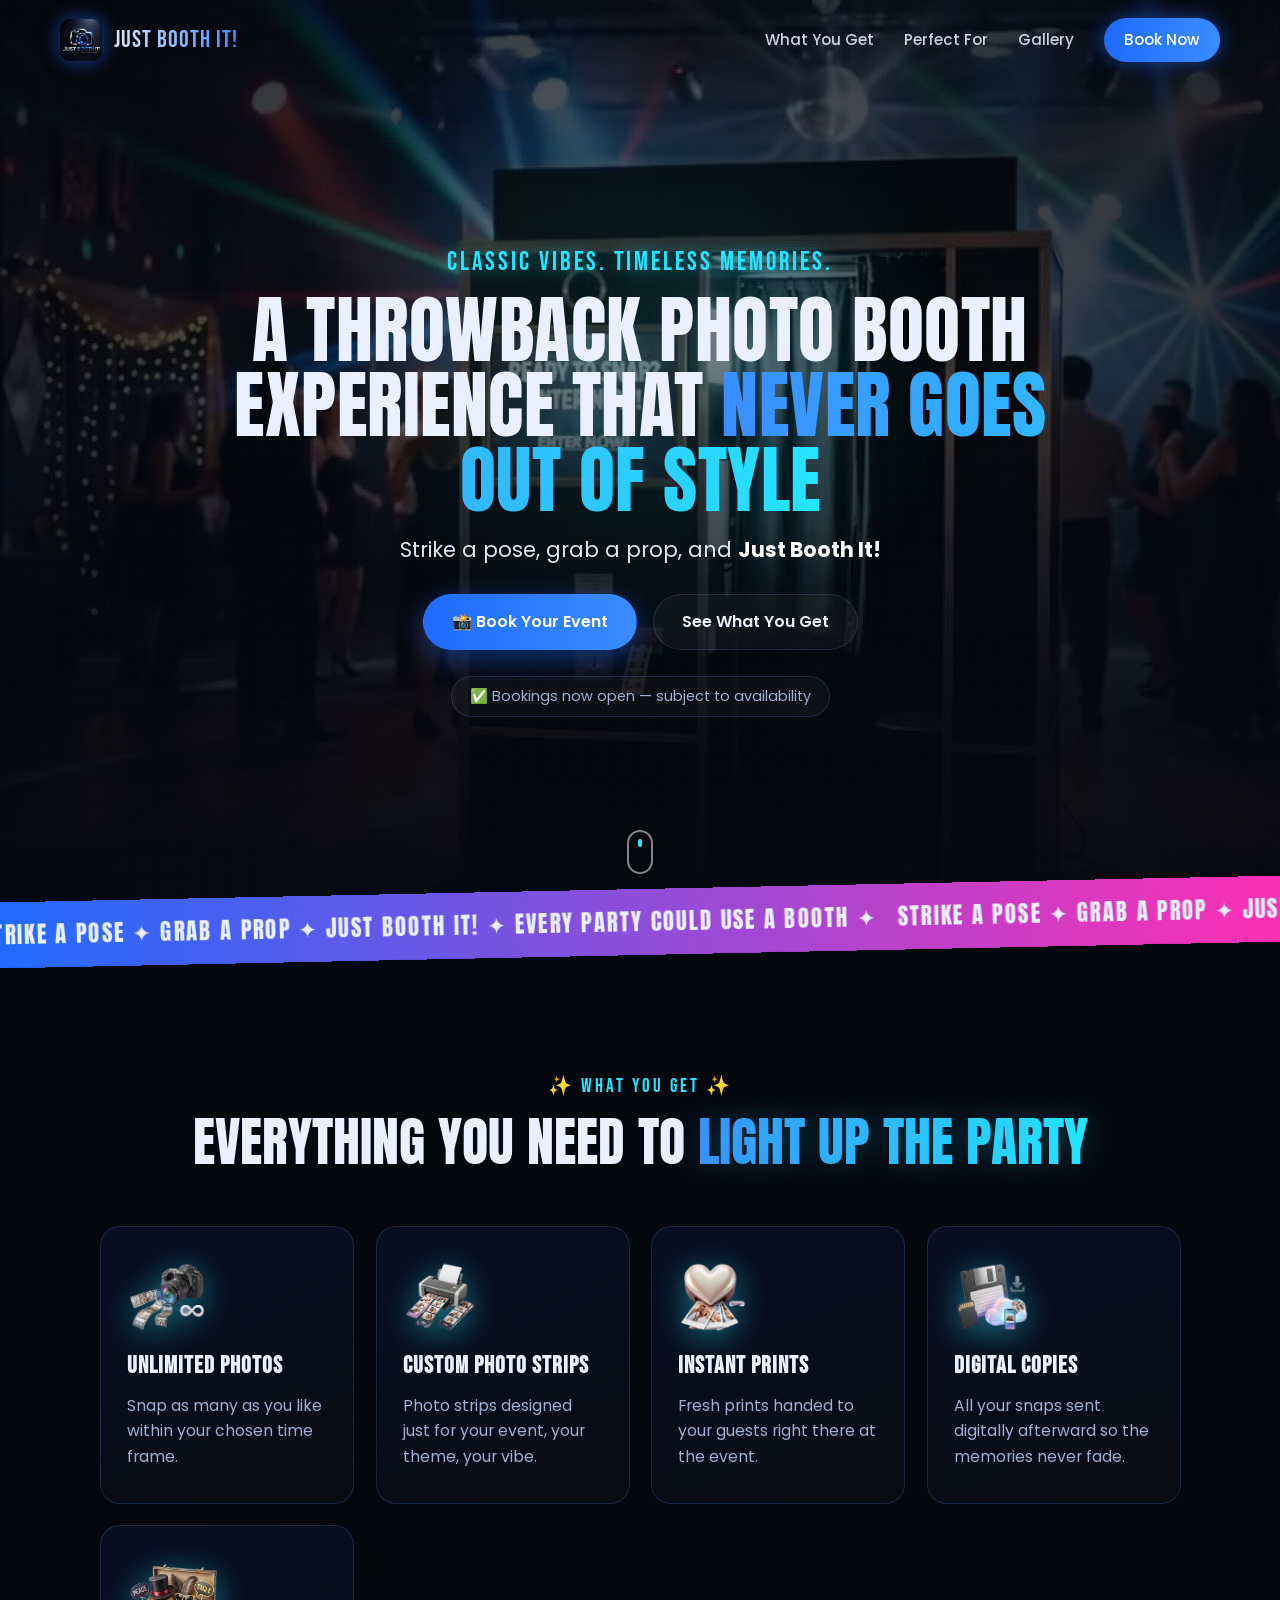
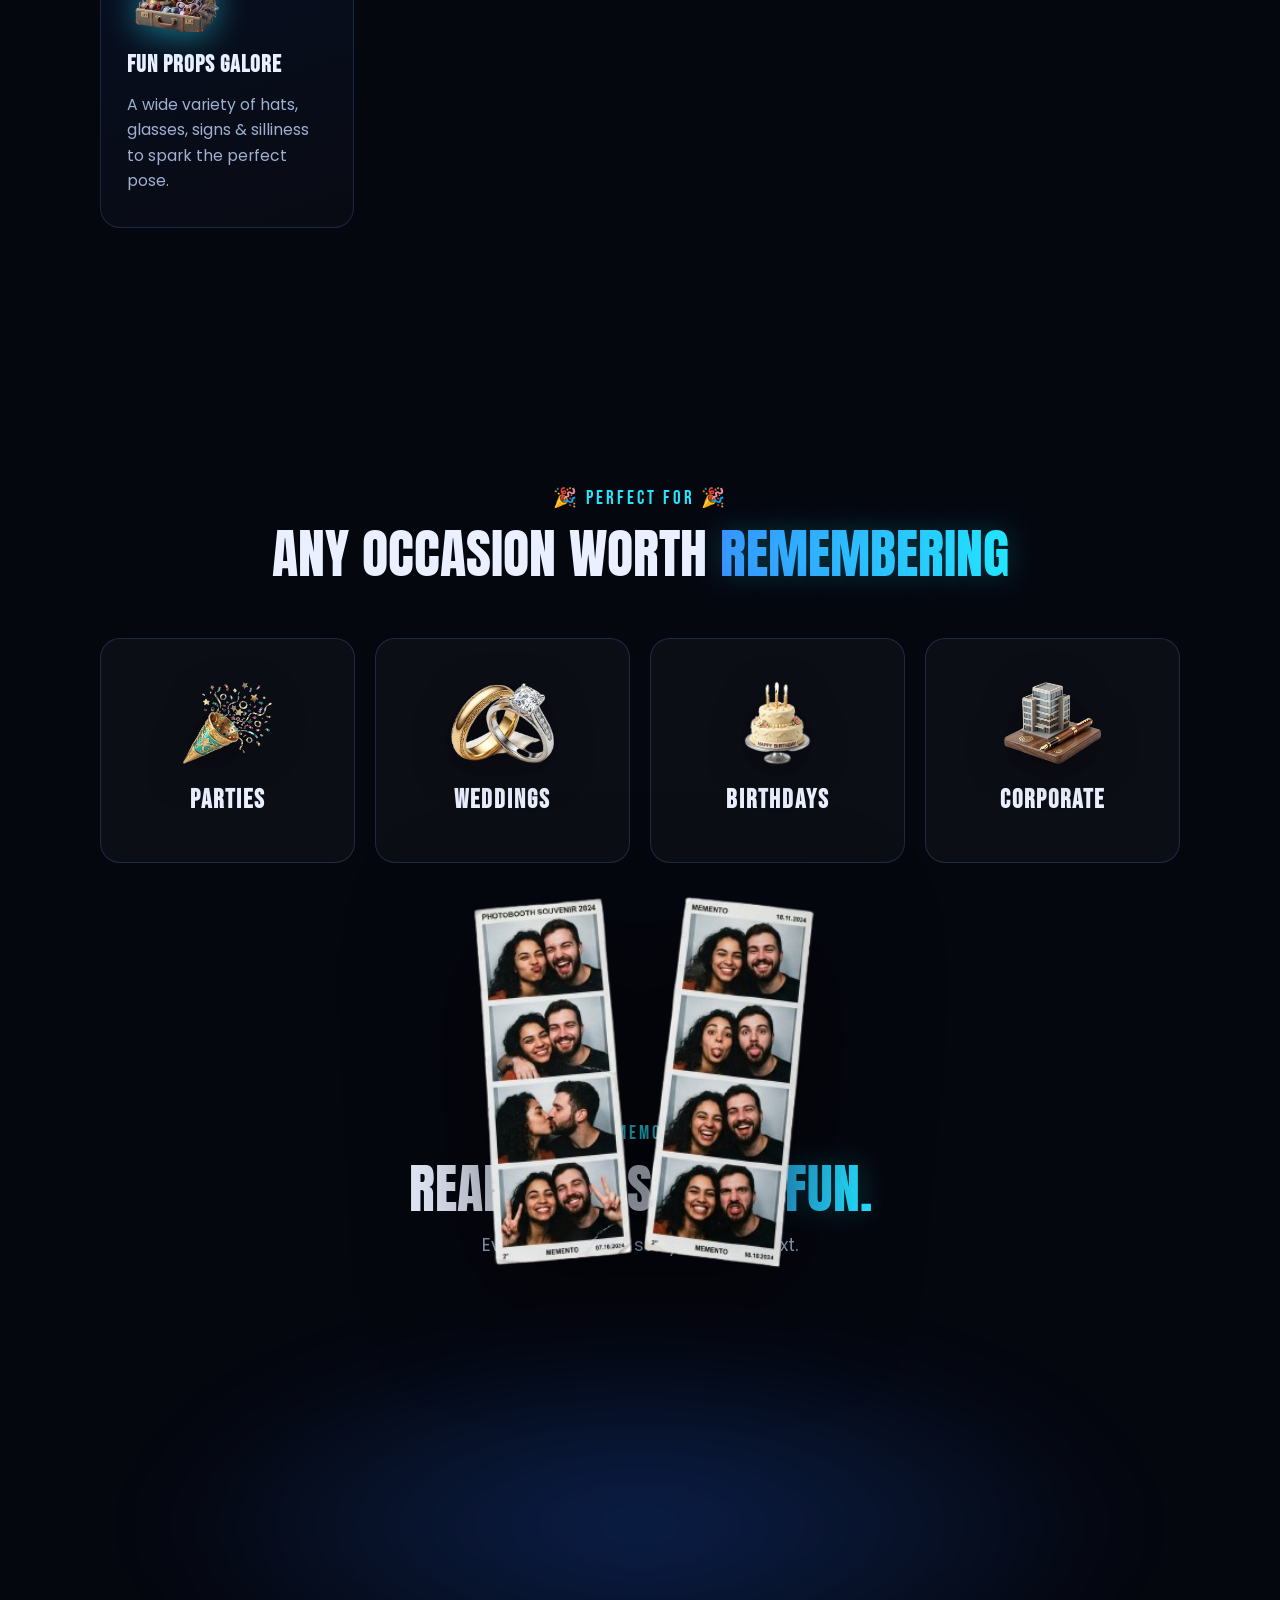
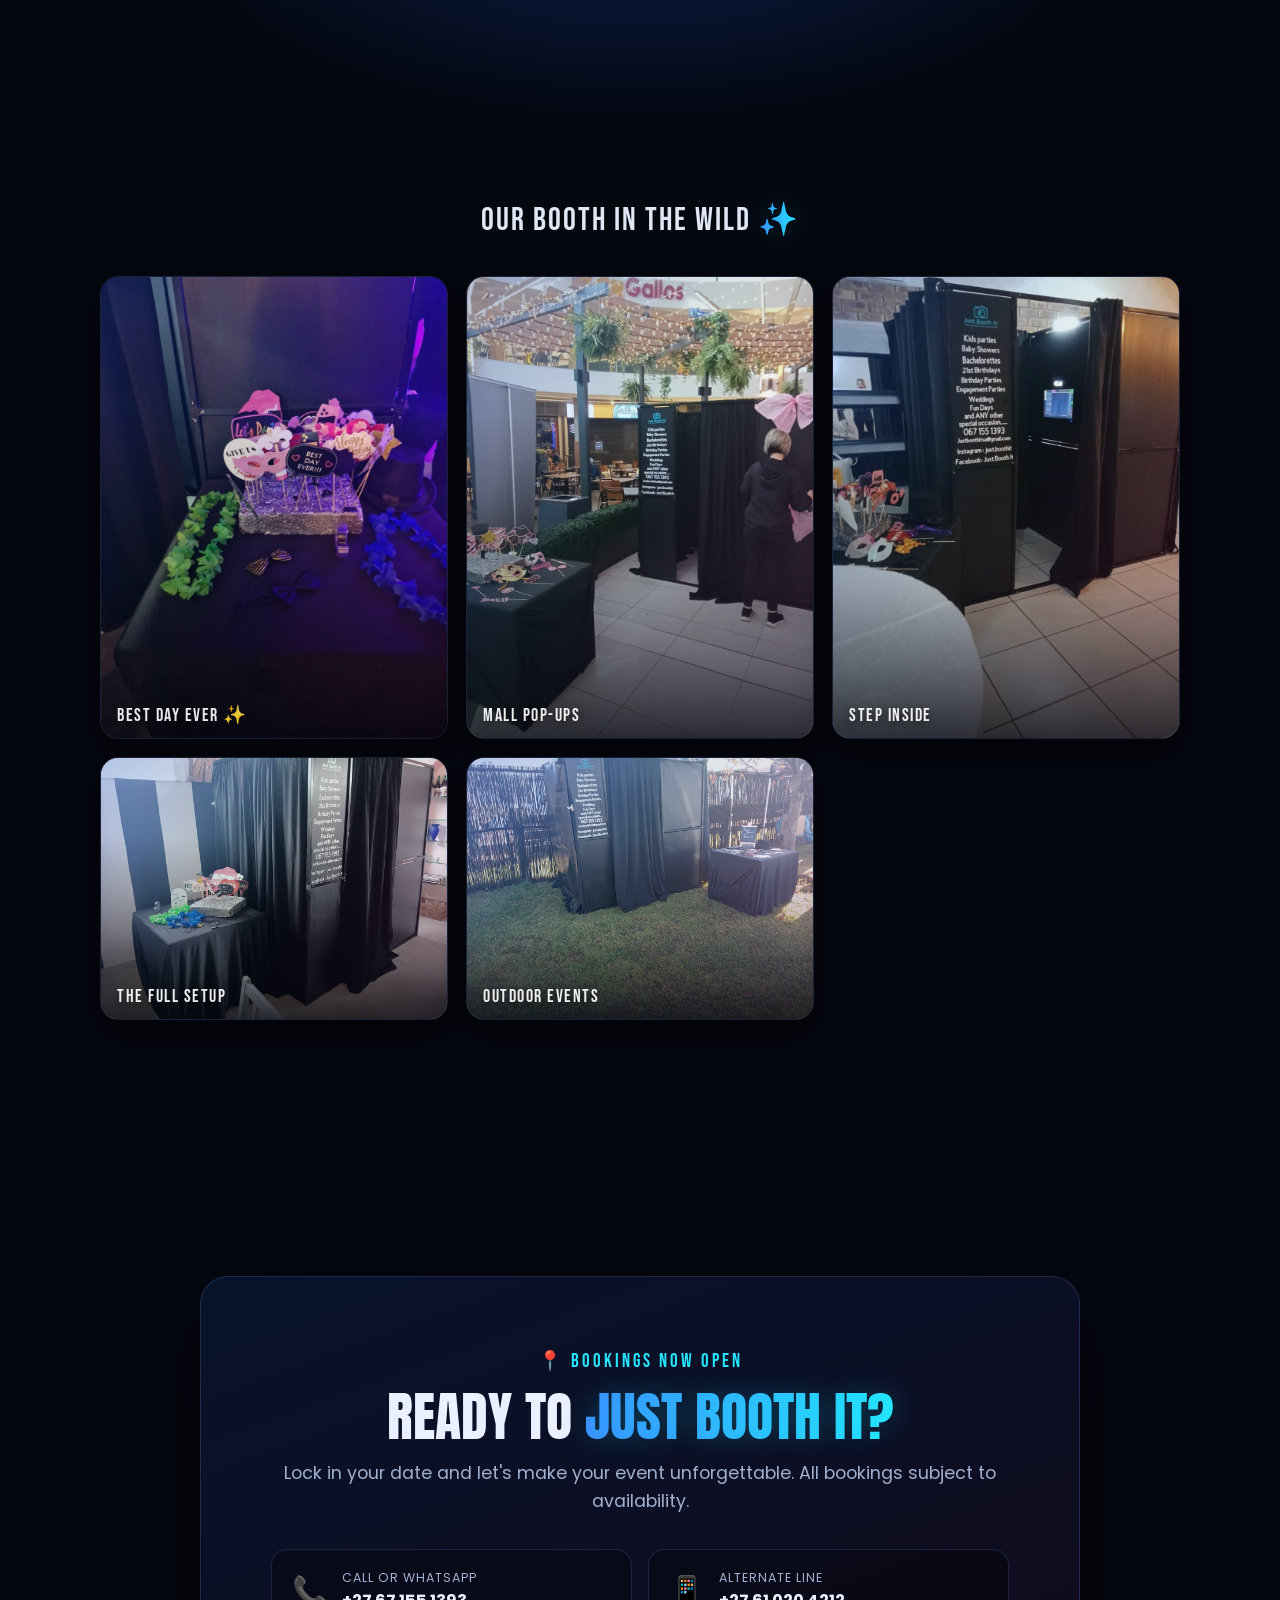
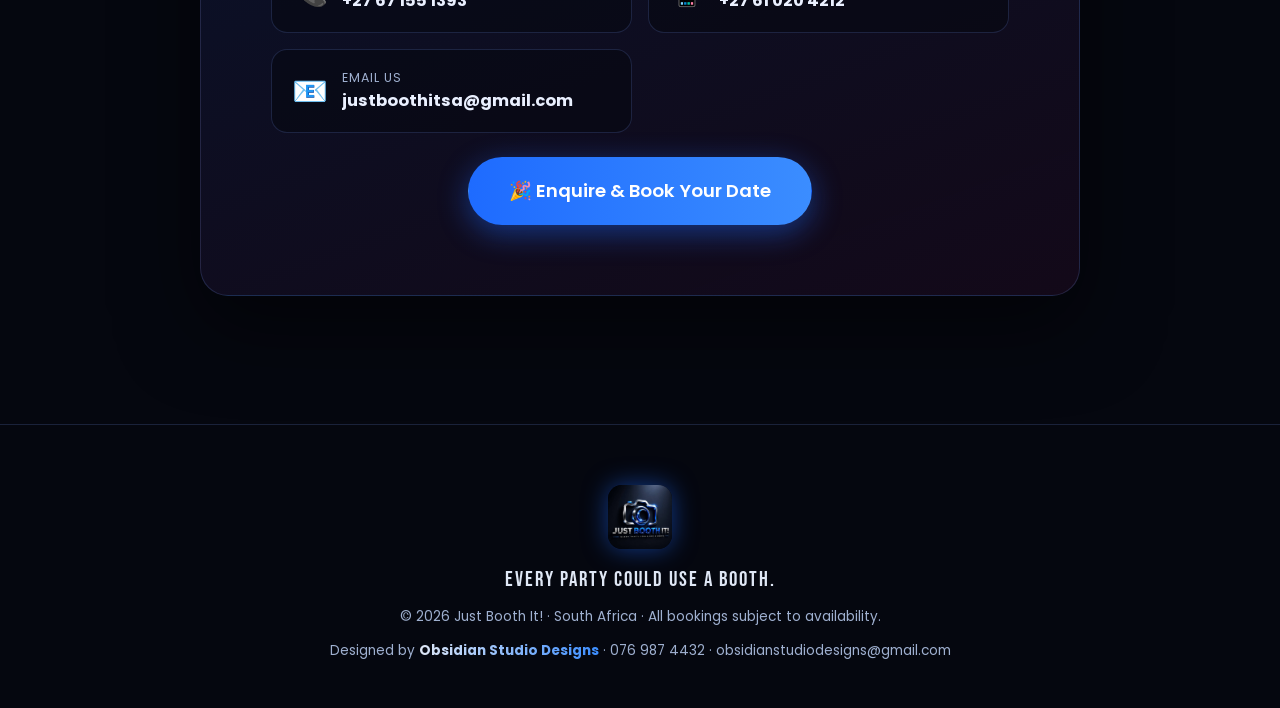
==== Just-Booth-It.html @ a4a59c6f "Add proper favicon set (camera mark) for browser tabs and Google search" ====
<!DOCTYPE html>
<html lang="en">
<head>
  <meta charset="UTF-8" />
  <meta name="viewport" content="width=device-width, initial-scale=1.0" />
  <title>Just Booth It! — Photo Booth Rental | Every Party Could Use a Booth</title>
  <meta name="description" content="Just Booth It! — a throwback photo booth experience that never goes out of style. Unlimited photos, custom strips, instant prints & digital copies for parties, weddings, birthdays & corporate events. Bookings now open." />
  <link rel="icon" href="[data-uri]" sizes="any" />
  <link rel="icon" type="image/png" sizes="32x32" href="[data-uri]" />
  <link rel="icon" type="image/png" sizes="16x16" href="[data-uri]" />
  <link rel="apple-touch-icon" href="[data-uri]" />
  <style>
/* ===== Just Booth It! — dark club/party theme ===== */
:root{
  --ink:#05070f;
  --ink-2:#0a0e1c;
  --blue:#1e6bff;
  --blue-bright:#3b8dff;
  --cyan:#25e6ff;
  --silver:#dfe7f5;
  --magenta:#ff2fb3;
  --green:#39ff88;
  --text:#eaf0ff;
  --muted:#9fb0d0;
  --edge:rgba(120,160,255,.18);
  --font-head:'Anton',sans-serif;
  --font-alt:'Bebas Neue',sans-serif;
  --font-body:'Poppins',sans-serif;
}

*{box-sizing:border-box;margin:0;padding:0}
html{scroll-behavior:smooth}
body{
  font-family:var(--font-body);
  background:var(--ink);
  color:var(--text);
  overflow-x:hidden;
  line-height:1.6;
}
img{max-width:100%;display:block}
a{color:inherit;text-decoration:none}

/* ===== club light FX layer ===== */
.fx-layer{position:fixed;inset:0;pointer-events:none;z-index:2;overflow:hidden}
.strobe{position:absolute;inset:0;background:#fff;opacity:0;mix-blend-mode:overlay;animation:strobe 9s infinite}
@keyframes strobe{
  0%,7%,100%{opacity:0}
  2%{opacity:.05}
  4%{opacity:.14}
  5%{opacity:0}
  6%{opacity:.10}
}
.lasers{position:absolute;inset:-30%;filter:blur(2px)}
.laser{position:absolute;top:50%;left:50%;width:160vw;height:3px;transform-origin:left center;opacity:.0;mix-blend-mode:screen}
.laser.l1{background:linear-gradient(90deg,transparent,var(--blue),transparent);animation:sweep 11s linear infinite}
.laser.l2{background:linear-gradient(90deg,transparent,var(--cyan),transparent);animation:sweep 14s linear infinite reverse}
.laser.l3{background:linear-gradient(90deg,transparent,var(--magenta),transparent);animation:sweep 17s linear infinite}
.laser.l4{background:linear-gradient(90deg,transparent,var(--green),transparent);animation:sweep 13s linear infinite reverse}
.laser.l5{background:linear-gradient(90deg,transparent,var(--blue-bright),transparent);animation:sweep 19s linear infinite}
@keyframes sweep{
  0%{transform:rotate(0deg);opacity:0}
  10%{opacity:.35}
  50%{opacity:.5}
  90%{opacity:.35}
  100%{transform:rotate(360deg);opacity:0}
}
.spotlight{position:absolute;width:60vmax;height:60vmax;border-radius:50%;
  background:radial-gradient(circle, rgba(37,230,255,.10), transparent 60%);
  transform:translate(-50%,-50%);left:50%;top:40%;transition:left .3s ease,top .3s ease}
.grain{position:absolute;inset:0;opacity:.05;background-image:radial-gradient(rgba(255,255,255,.5) .5px,transparent .5px);background-size:3px 3px}

/* ===== nav ===== */
.nav{position:fixed;top:0;left:0;right:0;z-index:20;display:flex;align-items:center;justify-content:space-between;
  padding:18px clamp(18px,5vw,60px);transition:.35s;backdrop-filter:blur(0)}
.nav.scrolled{background:rgba(5,7,15,.78);backdrop-filter:blur(14px);border-bottom:1px solid var(--edge);padding:12px clamp(18px,5vw,60px)}
.nav__brand{display:flex;align-items:center;gap:12px;font-family:var(--font-alt);font-size:1.5rem;letter-spacing:1px}
.nav__brand img{width:42px;height:42px;border-radius:10px;box-shadow:0 0 18px rgba(30,107,255,.6)}
.nav__brand span{background:linear-gradient(90deg,var(--silver),var(--blue-bright));-webkit-background-clip:text;background-clip:text;color:transparent}
.nav__links{display:flex;align-items:center;gap:30px;font-weight:500;font-size:.95rem}
.nav__links a{opacity:.85;transition:.2s;position:relative}
.nav__links a:hover{opacity:1;color:var(--cyan)}
.nav__cta{background:linear-gradient(90deg,var(--blue),var(--blue-bright));color:#fff!important;padding:10px 20px;border-radius:999px;opacity:1!important;box-shadow:0 0 20px rgba(30,107,255,.5)}
.nav__cta:hover{box-shadow:0 0 32px rgba(59,141,255,.9)}
.nav__burger{display:none;flex-direction:column;gap:5px;background:none;border:0;cursor:pointer}
.nav__burger span{width:26px;height:3px;background:var(--text);border-radius:2px;transition:.3s}

/* ===== hero ===== */
.hero{position:relative;min-height:100svh;display:grid;place-items:center;text-align:center;overflow:hidden}
.hero__video{position:absolute;inset:0;width:100%;height:100%;object-fit:cover;z-index:0;filter:saturate(1.15) contrast(1.05)}
.hero__scrim{position:absolute;inset:0;z-index:1;
  background:
    radial-gradient(ellipse at 50% 30%,rgba(5,7,15,.25),rgba(5,7,15,.75) 70%),
    linear-gradient(to bottom,rgba(5,7,15,.6),rgba(5,7,15,.35) 40%,rgba(5,7,15,.95))}
.hero__content{position:relative;z-index:5;padding:100px 20px 40px;max-width:960px}
.hero__logo{width:min(360px,72vw);margin:0 auto 6px;filter:drop-shadow(0 8px 40px rgba(30,107,255,.55));animation:floaty 6s ease-in-out infinite}
@keyframes floaty{50%{transform:translateY(-12px)}}
.hero__eyebrow{font-family:var(--font-alt);letter-spacing:3px;font-size:clamp(1.1rem,3vw,1.6rem);color:var(--cyan);text-shadow:0 0 18px rgba(37,230,255,.6);margin-bottom:8px}
.hero__title{font-family:var(--font-head);font-weight:400;line-height:1.02;font-size:clamp(2.1rem,6.4vw,4.6rem);letter-spacing:.5px;text-transform:uppercase}
.hero__title span{background:linear-gradient(90deg,var(--blue-bright),var(--cyan));-webkit-background-clip:text;background-clip:text;color:transparent}
.hero__sub{margin-top:16px;font-size:clamp(1rem,2.4vw,1.3rem);color:var(--silver)}
.hero__sub b{color:#fff}
.hero__actions{margin-top:28px;display:flex;gap:16px;justify-content:center;flex-wrap:wrap}
.hero__badge{margin-top:26px;display:inline-block;font-size:.9rem;color:var(--muted);border:1px solid var(--edge);padding:8px 18px;border-radius:999px;background:rgba(255,255,255,.03)}

.hero__scroll{position:absolute;bottom:26px;left:50%;transform:translateX(-50%);z-index:6;width:26px;height:44px;border:2px solid rgba(255,255,255,.5);border-radius:14px;display:grid;justify-items:center;padding-top:7px}
.hero__scroll span{width:4px;height:8px;background:var(--cyan);border-radius:2px;animation:scrolldot 1.6s infinite}
@keyframes scrolldot{0%{transform:translateY(0);opacity:1}70%{transform:translateY(14px);opacity:0}100%{opacity:0}}

/* ===== buttons ===== */
.btn{font-family:var(--font-body);font-weight:600;font-size:1rem;padding:14px 28px;border-radius:999px;cursor:pointer;transition:.25s;display:inline-block;border:1px solid transparent}
.btn--primary{background:linear-gradient(90deg,var(--blue),var(--blue-bright));color:#fff;box-shadow:0 8px 30px rgba(30,107,255,.45)}
.btn--primary:hover{transform:translateY(-3px);box-shadow:0 12px 40px rgba(59,141,255,.8)}
.btn--ghost{border-color:var(--edge);color:var(--text);background:rgba(255,255,255,.04)}
.btn--ghost:hover{border-color:var(--cyan);color:var(--cyan);transform:translateY(-3px)}
.btn--big{font-size:1.15rem;padding:18px 40px;margin-top:14px}

/* ===== marquee ===== */
.marquee{position:relative;z-index:5;background:linear-gradient(90deg,var(--blue),var(--magenta));overflow:hidden;padding:14px 0;transform:rotate(-1.2deg) scale(1.03);margin:-10px 0}
.marquee__track{display:flex;white-space:nowrap;animation:marq 22s linear infinite;font-family:var(--font-head);letter-spacing:2px;font-size:1.4rem;text-transform:uppercase}
.marquee__track span{padding-right:20px}
@keyframes marq{to{transform:translateX(-50%)}}

/* ===== sections ===== */
.section{position:relative;z-index:5;padding:clamp(70px,10vw,130px) clamp(18px,5vw,60px);max-width:1200px;margin:0 auto}
.section__head{text-align:center;margin-bottom:56px}
.kicker{font-family:var(--font-alt);letter-spacing:3px;font-size:1.2rem;color:var(--cyan);margin-bottom:10px}
.h2{font-family:var(--font-head);font-weight:400;text-transform:uppercase;font-size:clamp(1.9rem,5vw,3.4rem);line-height:1.05}
.glow{background:linear-gradient(90deg,var(--blue-bright),var(--cyan));-webkit-background-clip:text;background-clip:text;color:transparent;text-shadow:0 0 30px rgba(37,230,255,.25)}
.lede{margin-top:14px;color:var(--muted);font-size:1.1rem}

/* ===== cards ===== */
.cards{display:grid;grid-template-columns:repeat(auto-fit,minmax(230px,1fr));gap:22px}
.card{position:relative;padding:34px 26px;border-radius:20px;background:linear-gradient(160deg,rgba(30,107,255,.08),rgba(255,255,255,.02));
  border:1px solid var(--edge);overflow:hidden;transition:transform .2s ease,box-shadow .3s ease;will-change:transform}
.card::before{content:"";position:absolute;inset:0;border-radius:20px;padding:1px;background:linear-gradient(140deg,var(--blue),transparent 40%,var(--cyan));
  -webkit-mask:linear-gradient(#000 0 0) content-box,linear-gradient(#000 0 0);-webkit-mask-composite:xor;mask-composite:exclude;opacity:0;transition:.3s}
.card:hover{box-shadow:0 20px 50px rgba(9,14,30,.7),0 0 30px rgba(37,230,255,.15)}
.card:hover::before{opacity:1}
.card__icon{margin-bottom:14px;height:clamp(52px,13vw,72px);display:flex;align-items:center}
.card__icon img{height:clamp(52px,13vw,72px);width:auto;filter:drop-shadow(0 6px 16px rgba(37,230,255,.45));transition:transform .3s ease}
.card:hover .card__icon img{transform:scale(1.08) translateY(-2px)}
.card h3{font-family:var(--font-alt);letter-spacing:1px;font-size:1.5rem;margin-bottom:8px}
.card p{color:var(--muted);font-size:.98rem}

/* ===== perfect for ===== */
.perfect__grid{display:grid;grid-template-columns:repeat(auto-fit,minmax(180px,1fr));gap:20px}
.occ{text-align:center;padding:40px 20px;border-radius:20px;background:rgba(255,255,255,.03);border:1px solid var(--edge);transition:.3s}
.occ img{height:clamp(58px,15vw,88px);width:auto;display:block;margin:0 auto 14px;filter:drop-shadow(0 8px 18px rgba(0,0,0,.5));transition:.4s}
.occ:hover{transform:translateY(-8px);border-color:var(--magenta);background:rgba(255,47,179,.06)}
.occ:hover img{transform:scale(1.15) rotate(-4deg)}
.occ h3{font-family:var(--font-alt);letter-spacing:2px;font-size:1.6rem}

/* ===== gallery ===== */
.gallery__stage{position:relative;display:grid;place-items:center;min-height:420px}
.gallery__strips{width:min(760px,92vw);filter:drop-shadow(0 30px 60px rgba(0,0,0,.6));border-radius:8px}
.gallery__glow{position:absolute;inset:0;z-index:-1;background:radial-gradient(ellipse at center,rgba(30,107,255,.25),transparent 65%);filter:blur(40px)}
.gallery__subhead{text-align:center;font-family:var(--font-alt);letter-spacing:2px;font-size:clamp(1.4rem,4vw,2rem);margin:60px 0 30px;color:var(--silver)}
.photos{columns:3;column-gap:18px}
.photo{position:relative;margin:0 0 18px;border-radius:18px;overflow:hidden;break-inside:avoid;
  border:1px solid var(--edge);box-shadow:0 14px 34px rgba(0,0,0,.5);cursor:pointer;
  transition:transform .35s cubic-bezier(.2,.7,.2,1),box-shadow .35s}
.photo img{width:100%;height:auto;display:block;transition:transform .5s ease,filter .4s ease}
.photo::after{content:"";position:absolute;inset:0;pointer-events:none;
  background:linear-gradient(180deg,rgba(5,7,15,.10) 0%,rgba(5,7,15,0) 30%,rgba(5,7,15,.25) 65%,rgba(5,7,15,.9) 100%),
             linear-gradient(120deg,rgba(30,107,255,.28),rgba(37,230,255,.06) 45%,rgba(255,47,179,.14));
  mix-blend-mode:normal;transition:opacity .4s ease;opacity:.9}
.photo figcaption{position:absolute;left:0;right:0;bottom:0;z-index:2;padding:16px 16px 14px;
  font-family:var(--font-alt);letter-spacing:1.5px;font-size:1.15rem;color:#fff;
  transform:translateY(6px);opacity:.92;transition:.4s;text-shadow:0 2px 10px rgba(0,0,0,.6)}
.photo:hover{transform:translateY(-6px);box-shadow:0 22px 50px rgba(9,14,30,.7),0 0 26px rgba(37,230,255,.22);border-color:var(--cyan)}
.photo:hover img{transform:scale(1.06)}
.photo:hover::after{opacity:1}
.photo:hover figcaption{transform:none;opacity:1;color:var(--cyan)}
@media (max-width:900px){.photos{columns:2}}
@media (max-width:560px){.photos{columns:1;column-gap:0}}

/* ===== book ===== */
.book{max-width:1000px}
.book__inner{text-align:center;padding:clamp(40px,6vw,70px);border-radius:28px;
  background:linear-gradient(160deg,rgba(30,107,255,.12),rgba(255,47,179,.06));border:1px solid var(--edge);
  box-shadow:0 30px 80px rgba(0,0,0,.5)}
.book__contacts{display:grid;grid-template-columns:repeat(auto-fit,minmax(250px,1fr));gap:16px;margin:34px 0 10px}
.contact{display:flex;align-items:center;gap:14px;text-align:left;padding:18px 20px;border-radius:16px;background:rgba(5,7,15,.5);border:1px solid var(--edge);transition:.25s}
.contact:hover{transform:translateY(-4px);border-color:var(--cyan);box-shadow:0 10px 30px rgba(37,230,255,.15)}
.contact__ic{font-size:1.8rem}
.contact__t{display:flex;flex-direction:column;min-width:0}
.contact__t small{color:var(--muted);font-size:.78rem;text-transform:uppercase;letter-spacing:1px}
.contact__t b{font-size:1.02rem;overflow-wrap:anywhere;word-break:break-word}

/* ===== footer ===== */
.footer{position:relative;z-index:5;text-align:center;padding:60px 20px 46px;border-top:1px solid var(--edge)}
.footer__logo{width:64px;border-radius:14px;margin:0 auto 14px;box-shadow:0 0 24px rgba(30,107,255,.5)}
.footer__tag{font-family:var(--font-alt);letter-spacing:2px;font-size:1.3rem;color:var(--silver)}
.footer__copy{color:var(--muted);font-size:.85rem;margin-top:10px}
.footer__credit{margin-top:12px;font-size:.85rem;color:var(--muted)}
.footer__credit b{background:linear-gradient(90deg,var(--silver),var(--blue-bright));-webkit-background-clip:text;background-clip:text;color:transparent}
.footer__credit a{color:var(--muted);border-bottom:1px solid transparent;transition:.2s}
.footer__credit a:hover{color:var(--cyan);border-color:var(--cyan)}

/* ===== scroll reveal ===== */
.reveal{opacity:0;transform:translateY(40px);transition:opacity .8s cubic-bezier(.2,.7,.2,1),transform .8s cubic-bezier(.2,.7,.2,1)}
.reveal.in{opacity:1;transform:none}
.cards .card{transition-delay:calc(var(--i,0)*70ms)}

/* ===== responsive ===== */
@media (max-width:760px){
  .nav__links{position:fixed;inset:0 0 auto auto;top:0;height:100svh;width:min(78vw,320px);flex-direction:column;justify-content:center;gap:26px;
    background:rgba(5,7,15,.96);backdrop-filter:blur(16px);transform:translateX(100%);transition:.35s;font-size:1.3rem;border-left:1px solid var(--edge)}
  .nav__links.open{transform:none}
  body.menu-open{overflow:hidden}
  .nav__burger{display:flex;z-index:30}
  .nav__burger.open span:nth-child(1){transform:translateY(8px) rotate(45deg)}
  .nav__burger.open span:nth-child(2){opacity:0}
  .nav__burger.open span:nth-child(3){transform:translateY(-8px) rotate(-45deg)}
}
@media (max-width:560px){
  .section{padding:56px 16px}
  .section__head{margin-bottom:36px}
  .kicker{font-size:1rem}
  .lede{font-size:.98rem}
  .btn{font-size:.92rem;padding:12px 22px}
  .btn--big{font-size:1rem;padding:15px 28px}
  .hero__actions{gap:12px}
  .hero__actions .btn{width:100%;max-width:300px}
  .hero__badge{font-size:.8rem}
  .cards{gap:16px}
  .card{padding:26px 22px}
  .card h3{font-size:1.35rem}
  .card p{font-size:.92rem}
  .perfect__grid{grid-template-columns:repeat(2,1fr);gap:14px}
  .occ{padding:26px 12px;border-radius:16px}
  .occ h3{font-size:1.35rem}
  .book__inner{padding:34px 20px}
  .contact{padding:15px 16px;gap:12px}
  .contact__ic{font-size:1.5rem}
  .contact__t b{font-size:.95rem}
  .footer__credit{font-size:.8rem}
}
@media (prefers-reduced-motion:reduce){
  *{animation:none!important;transition:none!important}
  .reveal{opacity:1;transform:none}
}

  </style>
  <link rel="preconnect" href="https://fonts.googleapis.com" />
  <link rel="preconnect" href="https://fonts.gstatic.com" crossorigin />
  <link href="https://fonts.googleapis.com/css2?family=Anton&family=Poppins:wght@300;400;500;600;700&family=Bebas+Neue&display=swap" rel="stylesheet" />
</head>
<body>

  <!-- Club light overlays -->
  <div class="fx-layer" aria-hidden="true">
    <div class="strobe"></div>
    <div class="lasers">
      <span class="laser l1"></span>
      <span class="laser l2"></span>
      <span class="laser l3"></span>
      <span class="laser l4"></span>
      <span class="laser l5"></span>
    </div>
    <div class="spotlight"></div>
    <div class="grain"></div>
  </div>

  <!-- NAV -->
  <header class="nav" id="nav">
    <a href="#top" class="nav__brand">
      <img src="[data-uri]" alt="Just Booth It logo" />
      <span>Just Booth It!</span>
    </a>
    <nav class="nav__links">
      <a href="#whatyouget">What You Get</a>
      <a href="#perfect">Perfect For</a>
      <a href="#gallery">Gallery</a>
      <a href="#book" class="nav__cta">Book Now</a>
    </nav>
    <button class="nav__burger" id="burger" aria-label="Menu"><span></span><span></span><span></span></button>
  </header>

  <!-- HERO -->
  <section class="hero" id="top">
    <video class="hero__video" autoplay muted loop playsinline poster="[data-uri]">
      <source src="[data-uri]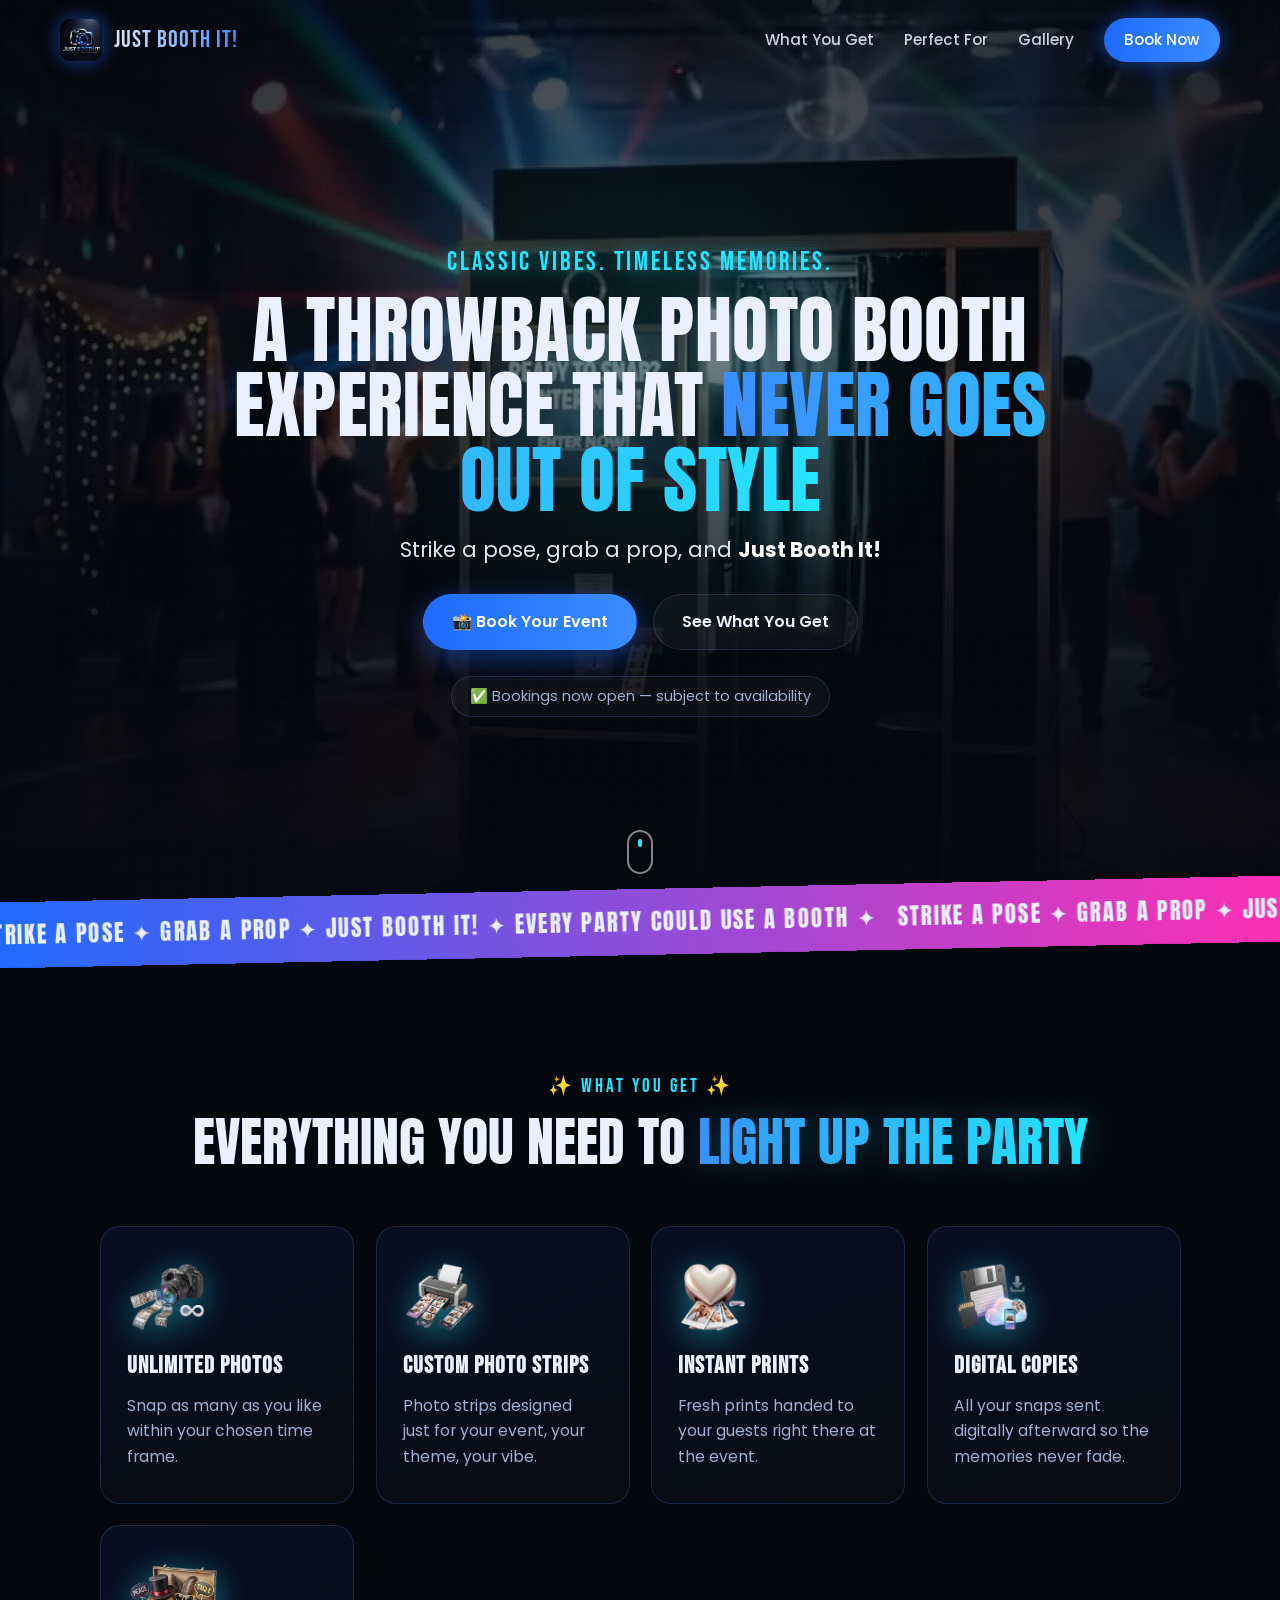
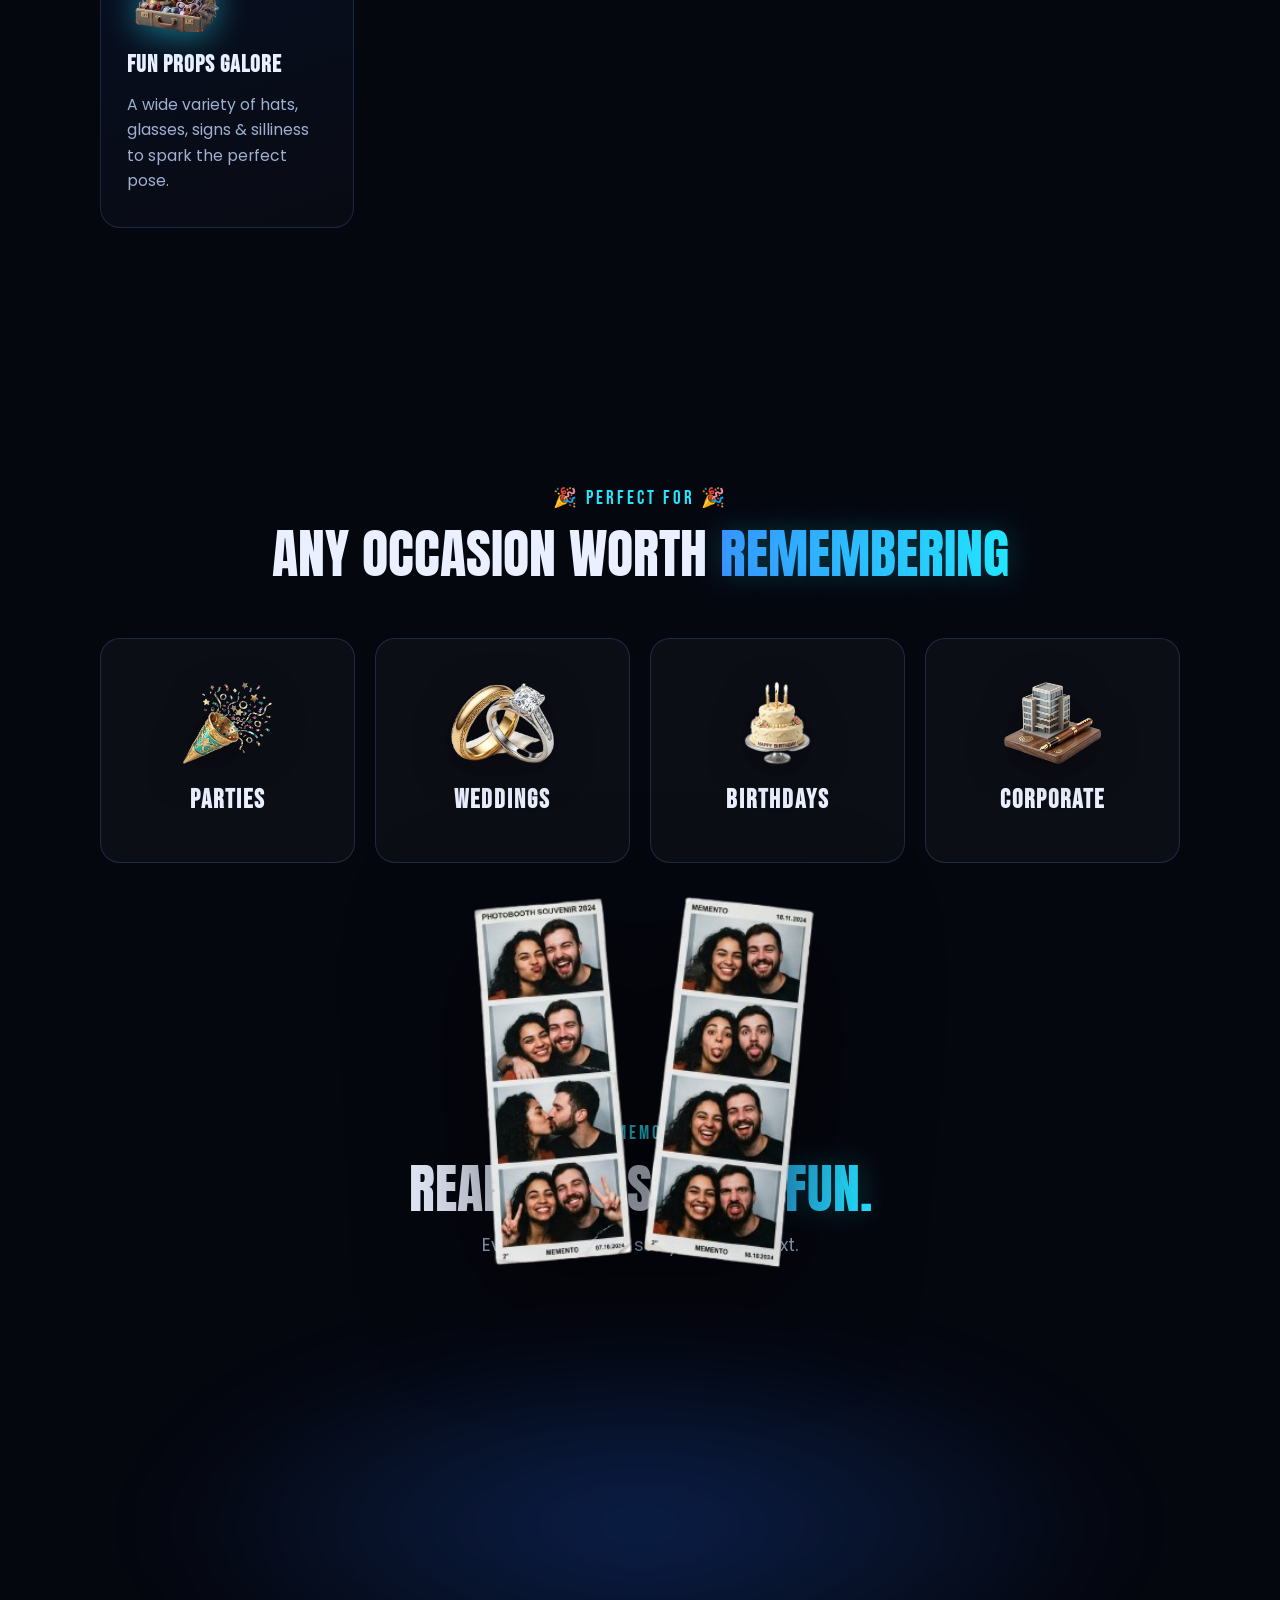
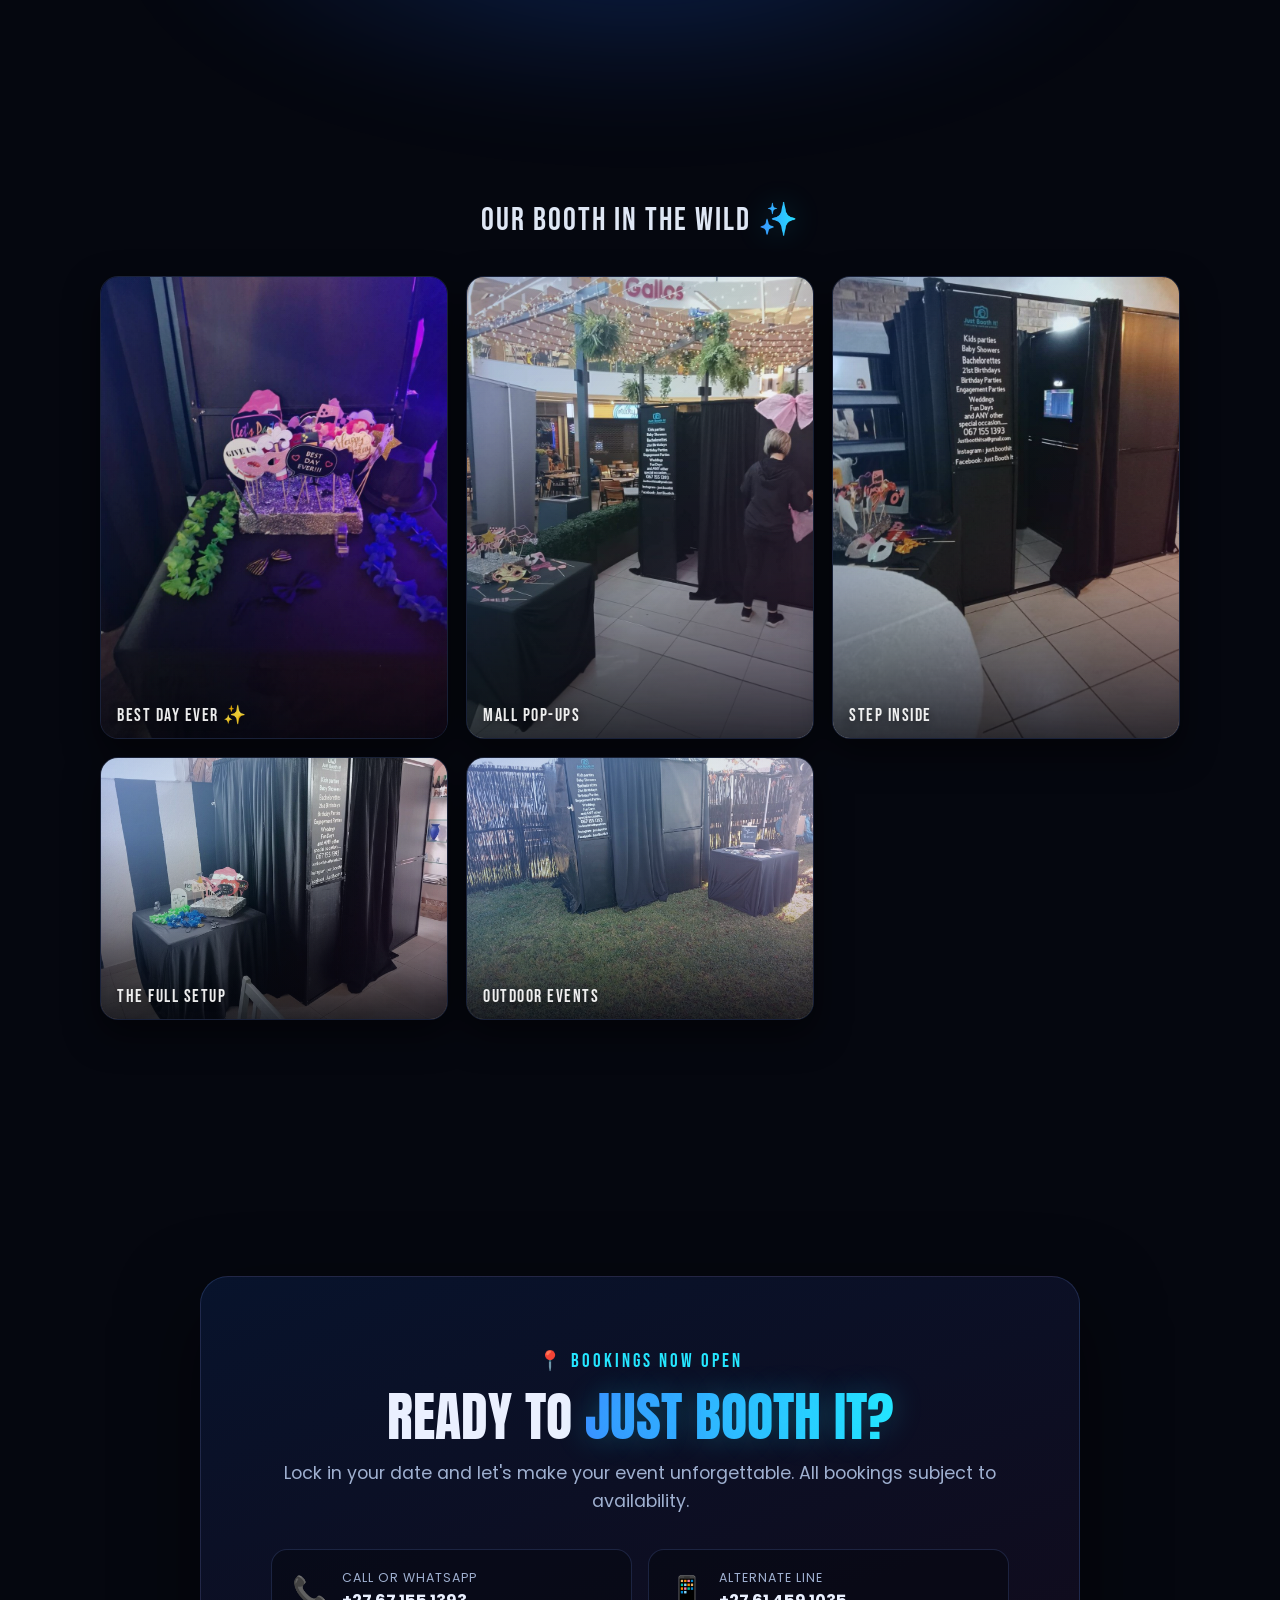
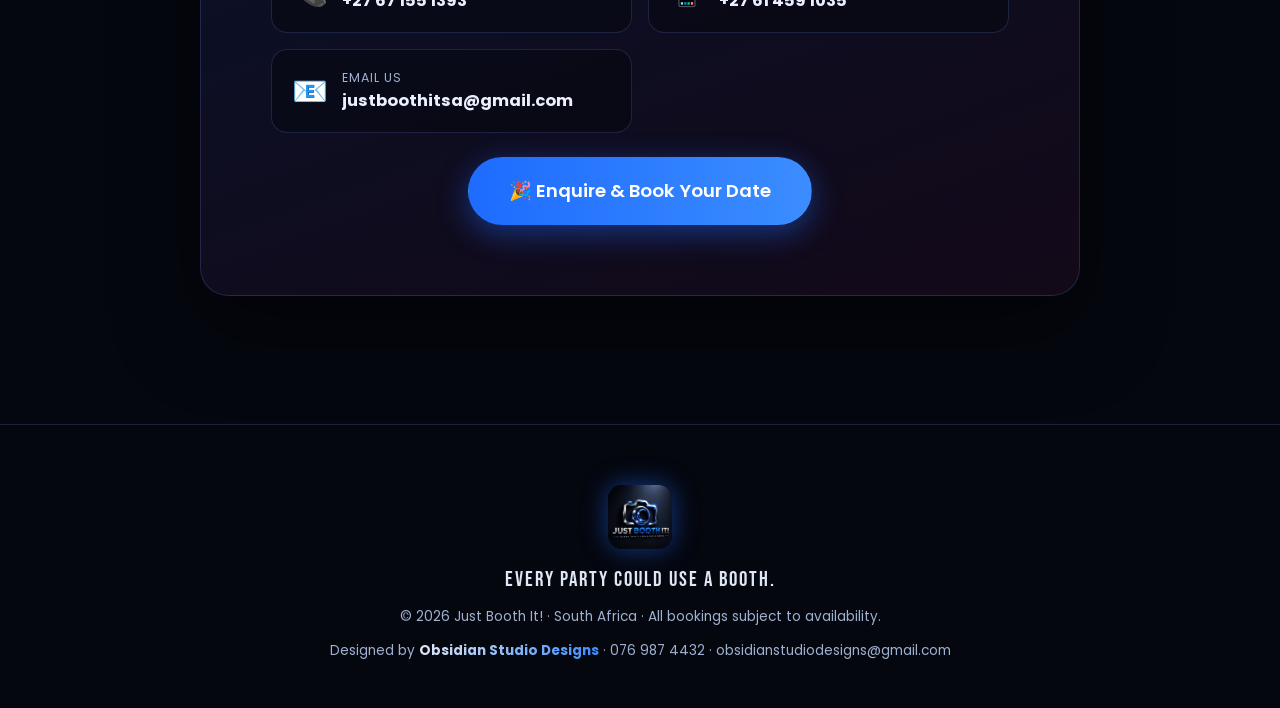
